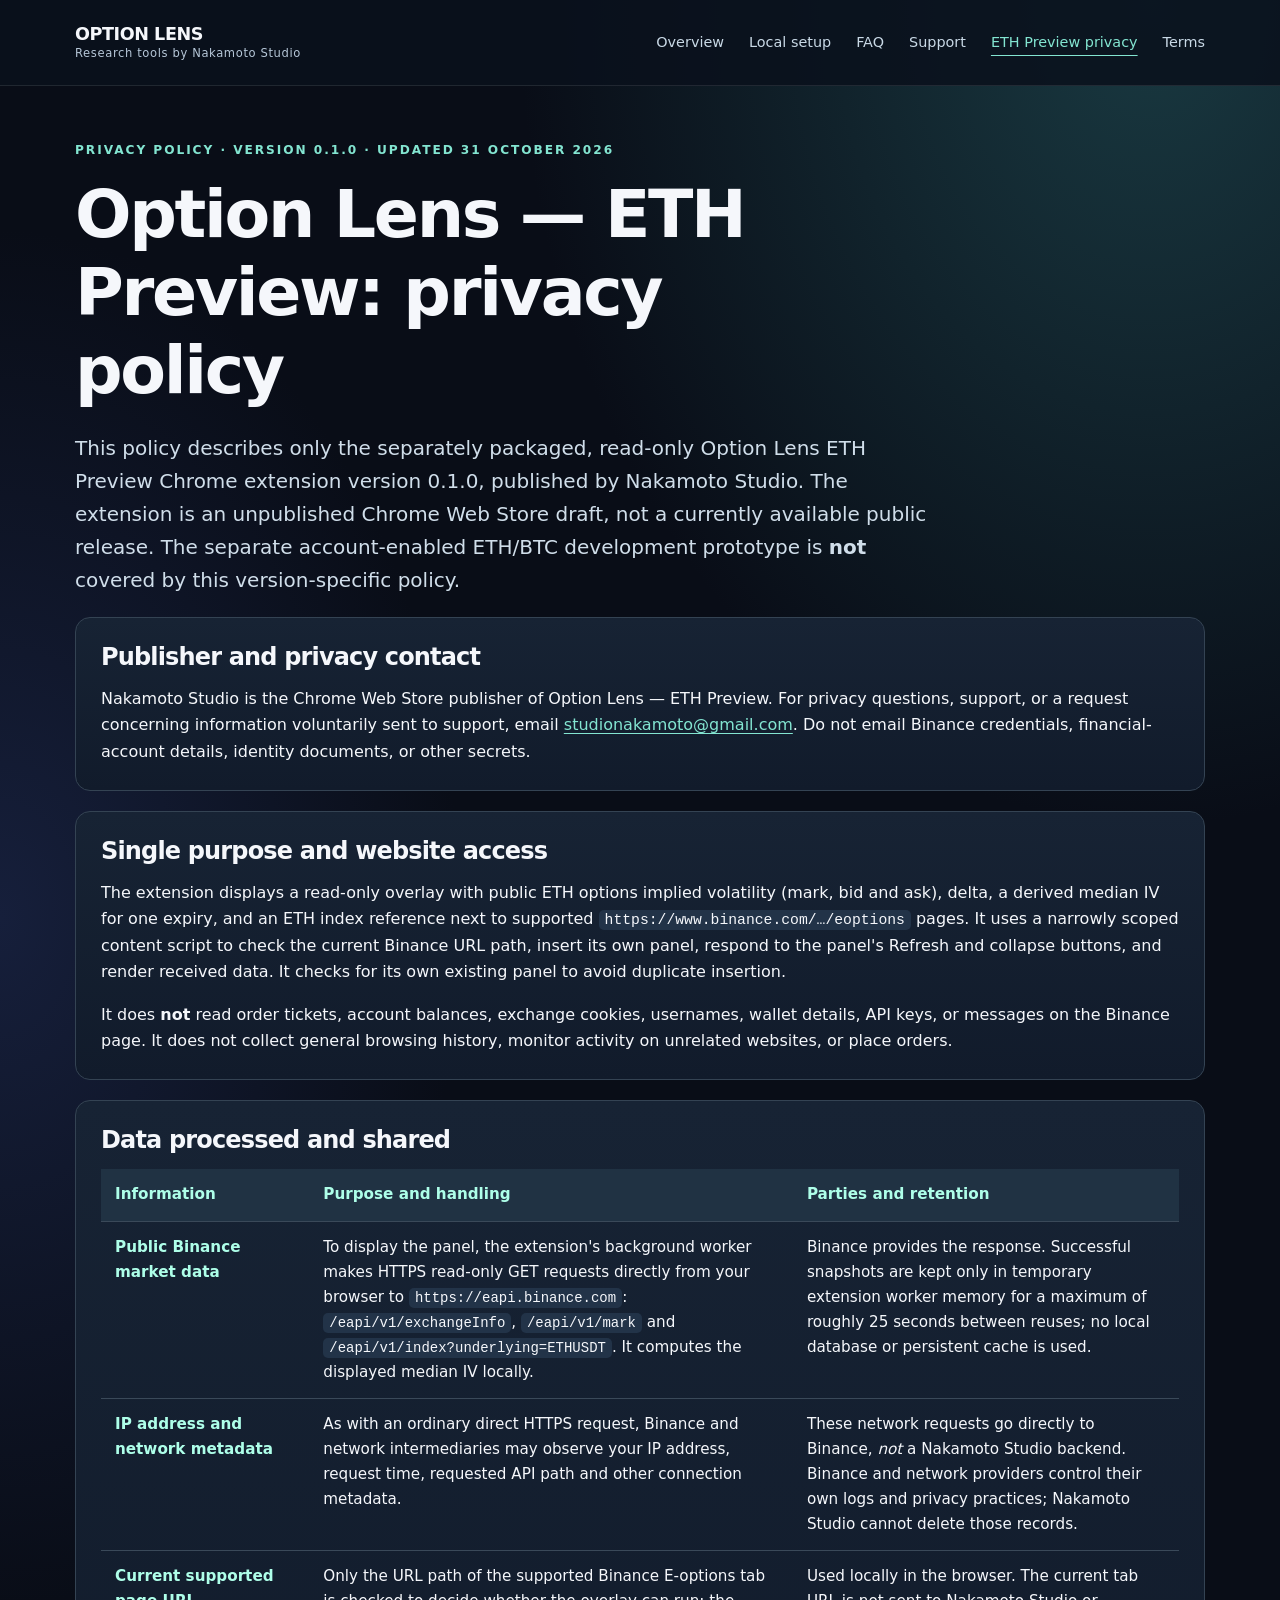
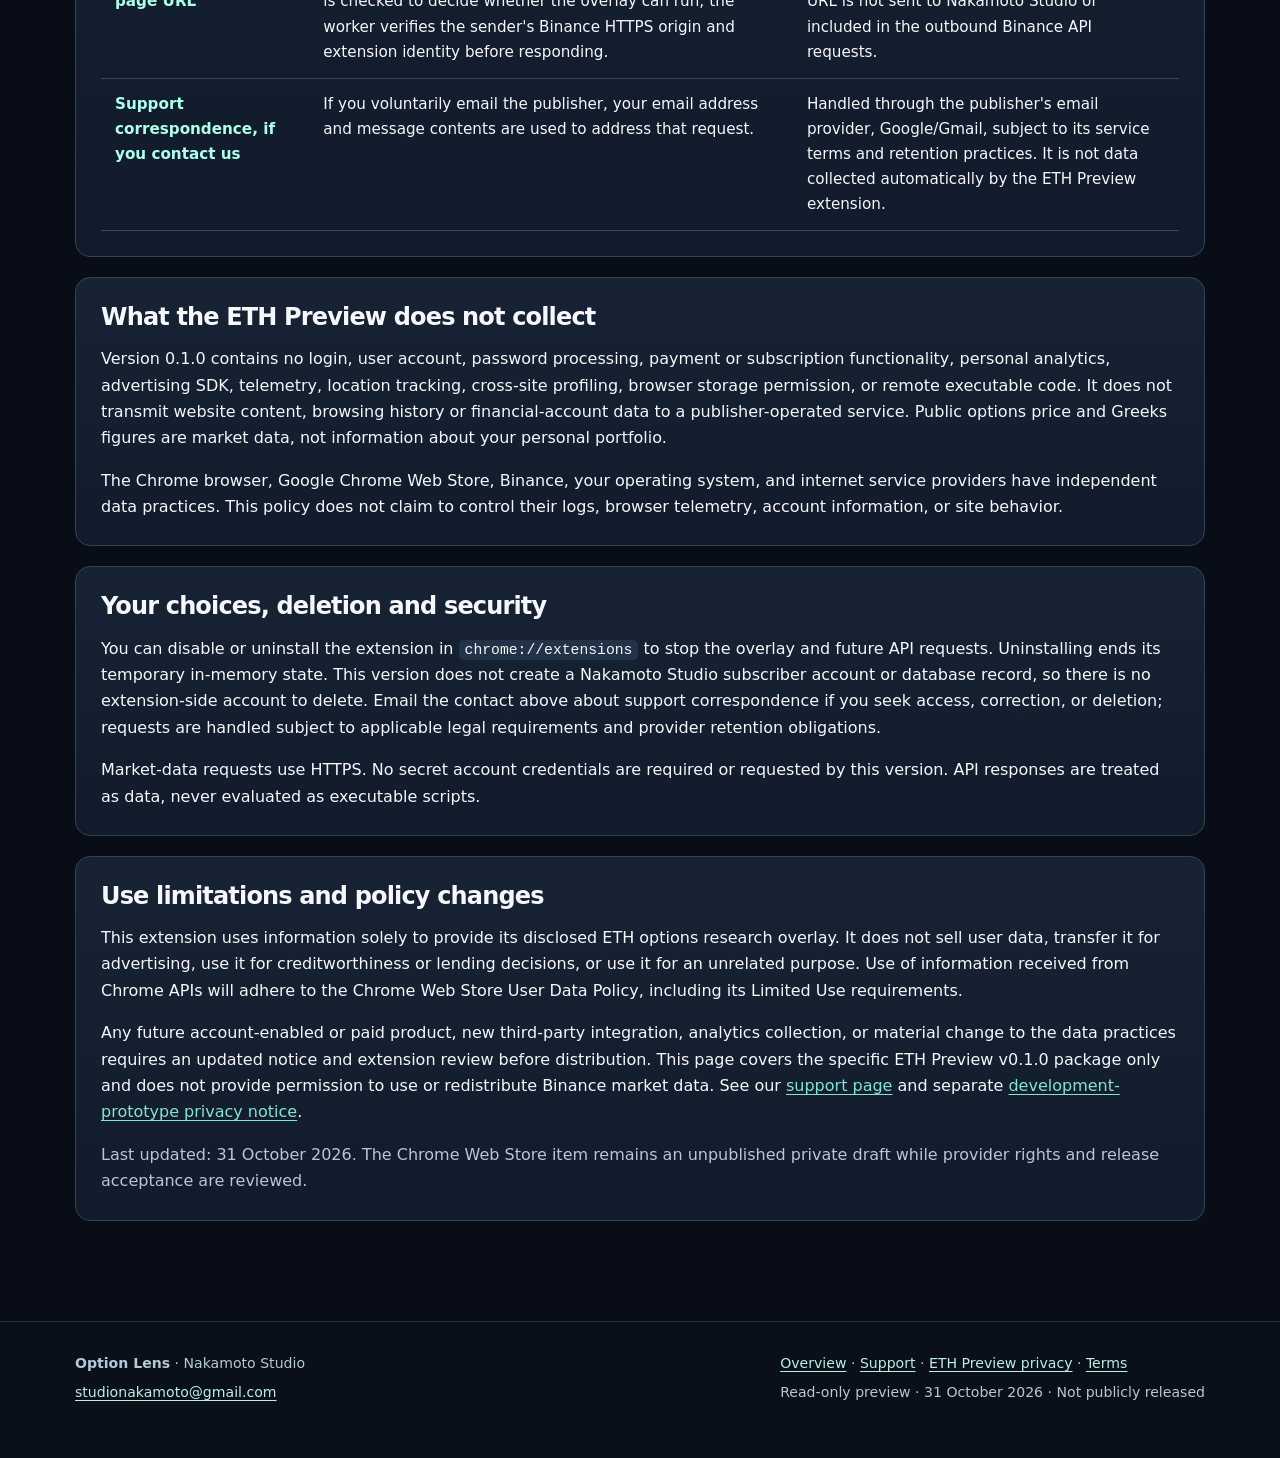
==== eth-preview-privacy.html @ 38f61ce4 "site: add exact ETH Preview privacy policy and links" ====
<!doctype html>
<html lang="en">
<head>
  <meta charset="utf-8">
  <meta name="viewport" content="width=device-width, initial-scale=1">
  <meta name="robots" content="noindex,nofollow">
  <meta name="description" content="Version-specific privacy policy for Option Lens ETH Preview 0.1.0.">
  <meta name="theme-color" content="#090d17">
  <title>ETH Preview privacy policy | Option Lens — Nakamoto Studio</title>
  <link rel="stylesheet" href="./styles.css">
</head>
<body>
  <a class="skip" href="#content">Skip to content</a>
  <header class="top"><div class="wrap">
    <a class="brand" href="./index.html">OPTION LENS <small>Research tools by Nakamoto Studio</small></a>
    <nav aria-label="Main navigation">
      <a href="./index.html">Overview</a>
      <a href="./index.html#setup">Local setup</a>
      <a href="./index.html#faq">FAQ</a>
      <a href="./support.html">Support</a>
      <a href="./eth-preview-privacy.html" aria-current="page">ETH Preview privacy</a>
      <a href="./terms.html">Terms</a>
    </nav>
  </div></header>
  <main id="content" class="wrap">
    <p class="kicker">Privacy policy · version 0.1.0 · updated 31 October 2026</p>
    <h1>Option Lens — ETH Preview: privacy policy</h1>
    <p class="lead">This policy describes only the separately packaged, read-only Option Lens ETH Preview Chrome extension version 0.1.0, published by Nakamoto Studio. The extension is an unpublished Chrome Web Store draft, not a currently available public release. The separate account-enabled ETH/BTC development prototype is <strong>not</strong> covered by this version-specific policy.</p>

    <section class="block" id="publisher"><h2>Publisher and privacy contact</h2>
      <p>Nakamoto Studio is the Chrome Web Store publisher of Option Lens — ETH Preview. For privacy questions, support, or a request concerning information voluntarily sent to support, email <a href="mailto:studionakamoto@gmail.com?subject=Option%20Lens%20ETH%20Preview%20privacy">studionakamoto@gmail.com</a>. Do not email Binance credentials, financial-account details, identity documents, or other secrets.</p>
    </section>

    <section class="block" id="purpose"><h2>Single purpose and website access</h2>
      <p>The extension displays a read-only overlay with public ETH options implied volatility (mark, bid and ask), delta, a derived median IV for one expiry, and an ETH index reference next to supported <code>https://www.binance.com/…/eoptions</code> pages. It uses a narrowly scoped content script to check the current Binance URL path, insert its own panel, respond to the panel's Refresh and collapse buttons, and render received data. It checks for its own existing panel to avoid duplicate insertion.</p>
      <p>It does <strong>not</strong> read order tickets, account balances, exchange cookies, usernames, wallet details, API keys, or messages on the Binance page. It does not collect general browsing history, monitor activity on unrelated websites, or place orders.</p>
    </section>

    <section class="block" id="data"><h2>Data processed and shared</h2>
      <div class="table-scroll"><table>
        <thead><tr><th scope="col">Information</th><th scope="col">Purpose and handling</th><th scope="col">Parties and retention</th></tr></thead>
        <tbody>
          <tr><th scope="row">Public Binance market data</th><td>To display the panel, the extension's background worker makes HTTPS read-only GET requests directly from your browser to <code>https://eapi.binance.com</code>: <code>/eapi/v1/exchangeInfo</code>, <code>/eapi/v1/mark</code> and <code>/eapi/v1/index?underlying=ETHUSDT</code>. It computes the displayed median IV locally.</td><td>Binance provides the response. Successful snapshots are kept only in temporary extension worker memory for a maximum of roughly 25 seconds between reuses; no local database or persistent cache is used.</td></tr>
          <tr><th scope="row">IP address and network metadata</th><td>As with an ordinary direct HTTPS request, Binance and network intermediaries may observe your IP address, request time, requested API path and other connection metadata.</td><td>These network requests go directly to Binance, <em>not</em> a Nakamoto Studio backend. Binance and network providers control their own logs and privacy practices; Nakamoto Studio cannot delete those records.</td></tr>
          <tr><th scope="row">Current supported page URL</th><td>Only the URL path of the supported Binance E-options tab is checked to decide whether the overlay can run; the worker verifies the sender's Binance HTTPS origin and extension identity before responding.</td><td>Used locally in the browser. The current tab URL is not sent to Nakamoto Studio or included in the outbound Binance API requests.</td></tr>
          <tr><th scope="row">Support correspondence, if you contact us</th><td>If you voluntarily email the publisher, your email address and message contents are used to address that request.</td><td>Handled through the publisher's email provider, Google/Gmail, subject to its service terms and retention practices. It is not data collected automatically by the ETH Preview extension.</td></tr>
        </tbody>
      </table></div>
    </section>

    <section class="block" id="not-collected"><h2>What the ETH Preview does not collect</h2>
      <p>Version 0.1.0 contains no login, user account, password processing, payment or subscription functionality, personal analytics, advertising SDK, telemetry, location tracking, cross-site profiling, browser storage permission, or remote executable code. It does not transmit website content, browsing history or financial-account data to a publisher-operated service. Public options price and Greeks figures are market data, not information about your personal portfolio.</p>
      <p>The Chrome browser, Google Chrome Web Store, Binance, your operating system, and internet service providers have independent data practices. This policy does not claim to control their logs, browser telemetry, account information, or site behavior.</p>
    </section>

    <section class="block" id="controls"><h2>Your choices, deletion and security</h2>
      <p>You can disable or uninstall the extension in <code>chrome://extensions</code> to stop the overlay and future API requests. Uninstalling ends its temporary in-memory state. This version does not create a Nakamoto Studio subscriber account or database record, so there is no extension-side account to delete. Email the contact above about support correspondence if you seek access, correction, or deletion; requests are handled subject to applicable legal requirements and provider retention obligations.</p>
      <p>Market-data requests use HTTPS. No secret account credentials are required or requested by this version. API responses are treated as data, never evaluated as executable scripts.</p>
    </section>

    <section class="block" id="limited-use"><h2>Use limitations and policy changes</h2>
      <p>This extension uses information solely to provide its disclosed ETH options research overlay. It does not sell user data, transfer it for advertising, use it for creditworthiness or lending decisions, or use it for an unrelated purpose. Use of information received from Chrome APIs will adhere to the Chrome Web Store User Data Policy, including its Limited Use requirements.</p>
      <p>Any future account-enabled or paid product, new third-party integration, analytics collection, or material change to the data practices requires an updated notice and extension review before distribution. This page covers the specific ETH Preview v0.1.0 package only and does not provide permission to use or redistribute Binance market data. See our <a href="./support.html">support page</a> and separate <a href="./privacy.html">development-prototype privacy notice</a>.</p>
      <p class="muted">Last updated: 31 October 2026. The Chrome Web Store item remains an unpublished private draft while provider rights and release acceptance are reviewed.</p>
    </section>
  </main>
  <footer><div class="wrap">
    <div><p><strong>Option Lens</strong> · Nakamoto Studio</p><p><a href="mailto:studionakamoto@gmail.com">studionakamoto@gmail.com</a></p></div>
    <div><p><a href="./index.html">Overview</a> · <a href="./support.html">Support</a> · <a href="./eth-preview-privacy.html">ETH Preview privacy</a> · <a href="./terms.html">Terms</a></p><p>Read-only preview · 31 October 2026 · Not publicly released</p></div>
  </div></footer>
</body>
</html>
---- styles.css ----
:root{
  color-scheme:dark;
  --bg:#090d17;--surface:#111b2b;--surface-hi:#172537;--line:#344353;
  --text:#f5f7fb;--muted:#b6c7d8;--mint:#83e5d1;--mint-soft:#173a3b;
  --amber:#ffcf8a;--shadow:0 20px 64px #02071477;
}
*{box-sizing:border-box}
html{scroll-behavior:smooth}
body{margin:0;min-width:280px;background:radial-gradient(ellipse 55% 30% at 90% 0%,#193941 0%,transparent 90%),radial-gradient(ellipse 40% 25% at 0% 30%,#161f3b 0%,transparent 90%),var(--bg);color:var(--text);font:16px/1.65 system-ui,-apple-system,"Segoe UI",sans-serif}
a{color:var(--mint);text-underline-offset:3px}
a:hover{color:#c7fff0}
a:focus-visible,button:focus-visible,summary:focus-visible{outline:3px solid var(--amber);outline-offset:4px}
.skip{position:absolute;left:-9999px;top:12px;z-index:100;background:white;color:#061525;padding:9px 14px}
.skip:focus{left:12px}
.wrap{width:min(100% - 48px,1130px);margin-inline:auto}
.top{border-bottom:1px solid #ffffff18;background:#0a111cdd}
.top .wrap{display:flex;align-items:center;justify-content:space-between;gap:28px;min-height:85px;padding-block:14px}
.brand{text-decoration:none;color:var(--text);font-weight:800;line-height:1.25;font-size:1.1rem;letter-spacing:-.025em}
.brand small{display:block;color:var(--muted);font-weight:450;font-size:.72rem;letter-spacing:.055em}
nav{display:flex;flex-wrap:wrap;align-items:center;gap:12px 25px;font-size:.9rem}
nav a{color:#c9d9e6;text-decoration:none}
nav a[aria-current=page]{color:var(--mint);text-decoration:underline;text-underline-offset:8px}
main{padding:54px 0 80px}
.kicker{color:var(--mint);font-size:.76rem;font-weight:800;letter-spacing:.16em;text-transform:uppercase}
h1,h2,h3{line-height:1.17;letter-spacing:-.035em}
h1{font-size:clamp(2.25rem,5.2vw,4.3rem);margin:15px 0 22px;max-width:17ch}
h2{font-size:clamp(1.45rem,2.7vw,2.05rem);margin:0 0 15px}
h3{font-size:1.1rem;margin:17px 0 8px}
p{margin:0 0 16px}
li{max-width:85ch}
li+li{margin-top:10px}
ul,ol{padding-left:25px}
.lead{font-size:clamp(1.06rem,1.8vw,1.25rem);color:#d0deea;max-width:68ch;line-height:1.65}
.muted,small{color:var(--muted)}
.eyebrow{display:inline-flex;align-items:center;gap:10px;padding:6px 11px;background:var(--mint-soft);border:1px solid #4d817c;border-radius:99px;color:#b9fff0;font-size:.76rem;font-weight:750;letter-spacing:.05em;text-transform:uppercase}
.eyebrow::before{content:"";height:7px;width:7px;border-radius:50%;background:var(--mint)}
.hero{display:grid;grid-template-columns:minmax(0,1.09fr) minmax(0,.91fr);align-items:center;gap:50px;padding:10px 0 30px}
.hero h1{max-width:14ch}
.hero-copy .lead{max-width:53ch}
.hero-actions{display:flex;gap:14px;align-items:center;flex-wrap:wrap;margin:24px 0 18px}
.action{display:inline-block;background:var(--mint);color:#081b25;text-decoration:none;font-weight:800;border-radius:10px;padding:12px 20px;border:1px solid var(--mint)}
.action:hover,.action:focus-visible{color:#081b25;background:#b5fff0}
.action-secondary{background:transparent;color:#d4fcef;border-color:#517e7c}
.action-secondary:hover,.action-secondary:focus-visible{color:#0a1b25}
.fineprint{color:var(--muted);font-size:.82rem;max-width:65ch}
.preview{margin:0;background:linear-gradient(140deg,#233b4d,#122031 48%,#10182a);padding:21px;border:1px solid #456075;border-radius:19px;box-shadow:var(--shadow);transform:rotate(1deg)}
.preview-window{border-radius:12px;border:1px solid #527188;background:#101a2a;overflow:hidden}
.preview-bar{display:flex;justify-content:space-between;align-items:center;gap:12px;background:#1b2a3b;border-bottom:1px solid #334a5f;padding:12px 15px;font-size:.82rem;font-weight:800}
.preview-pill{background:#1f514d;color:#c8fff2;border-radius:30px;padding:1px 10px;font-size:.7rem}
.preview-inside{padding:16px}
.preview-row{display:flex;justify-content:space-between;gap:10px;color:#d7e7f4;font-size:.86rem;padding:8px 0}
.preview-row+.preview-row{border-top:1px solid #304253}
.preview-header{display:grid;grid-template-columns:1.8fr repeat(3,1fr);gap:8px;font-size:.65rem;color:#adc7d9;text-transform:uppercase;letter-spacing:.045em;border-bottom:1px solid #416171;padding:13px 0 8px}
.preview-grid{display:grid;grid-template-columns:1.8fr repeat(3,1fr);gap:8px;font-size:.8rem;padding:11px 0;border-bottom:1px solid #304253}
.preview-grid span:not(:first-child){color:#86a7b9}
.preview figcaption{margin-top:15px;color:#b3c8d5;font-size:.75rem;line-height:1.5}
.notice{border:1px solid #806748;background:#30271e;border-left:4px solid var(--amber);color:#fbe6c9;border-radius:10px;padding:17px 20px;margin:22px 0 33px}
.notice p:last-child{margin-bottom:0}
.notice strong{color:#ffe6ba}
.section-head{max-width:76ch;margin:38px 0 22px}
.section-head p:last-child{color:var(--muted)}
.grid{display:grid;grid-template-columns:repeat(3,minmax(0,1fr));gap:16px;margin:22px 0 32px}
.grid.two{grid-template-columns:repeat(2,minmax(0,1fr))}
.panel,section.block,.step{background:linear-gradient(180deg,#172334,var(--surface));border:1px solid var(--line);border-radius:15px;padding:25px;min-width:0}
.panel h2{font-size:1.25rem}
.panel p:last-child,.step p:last-child,section.block p:last-child{margin-bottom:0}
.panel-mark{font-size:.72rem;letter-spacing:.08em;text-transform:uppercase;color:var(--mint);font-weight:800}
section.block{margin:20px 0}
section.block h2{font-size:1.5rem}
section.block h3{letter-spacing:-.01em}
table{width:100%;border-collapse:collapse;font-size:.95rem}
th,td{padding:13px 14px;text-align:left;border-bottom:1px solid #3a4959;vertical-align:top}
th{font-weight:750;color:#aeffe9}
thead{background:#203243}
.table-scroll{max-width:100%;overflow-x:auto}
.step-list{display:grid;grid-template-columns:repeat(3,minmax(0,1fr));gap:16px;counter-reset:steps;margin:22px 0 29px}
.step{counter-increment:steps}
.step:before{content:counter(steps,decimal-leading-zero);display:block;font-size:1.3rem;line-height:1;font-weight:800;color:var(--mint);margin-bottom:14px}
.step h3{margin:0 0 12px}
.faq details{padding:17px 0;border-top:1px solid #3b4d5e}
.faq details:last-child{border-bottom:1px solid #3b4d5e}
.faq summary{cursor:pointer;font-weight:750;line-height:1.5;padding-right:12px}
.faq details p{color:#cbdbea;padding-top:11px;margin:0}
.info-strip{display:flex;justify-content:space-between;align-items:center;gap:20px;flex-wrap:wrap;background:#152b35;border:1px solid #345a62;border-radius:15px;padding:20px 25px;margin-top:30px}
.info-strip p{margin:0}
.tag{display:inline-block;padding:3px 11px;border:1px solid #9b845e;color:var(--amber);border-radius:99px;font-size:.74rem;letter-spacing:.06em;font-weight:750;text-transform:uppercase;margin-bottom:12px}
code{background:#223348;border-radius:5px;padding:2px 6px;overflow-wrap:anywhere;font-size:.92em}
footer{border-top:1px solid #ffffff21;background:#0a1019;color:var(--muted);padding:30px 0 48px;font-size:.88rem}
footer .wrap{display:flex;justify-content:space-between;gap:12px 40px;flex-wrap:wrap}
footer p{margin:0 0 6px}
footer a{color:#bdeee3}
:target{scroll-margin-top:20px}
@media(max-width:880px){
  .hero{grid-template-columns:1fr;gap:26px}
  .hero h1{max-width:18ch}
  .preview{max-width:650px;transform:none}
  .grid,.step-list{grid-template-columns:repeat(2,minmax(0,1fr))}
}
@media(max-width:620px){
  .wrap{width:min(100% - 32px,1130px)}
  main{padding:34px 0 58px}
  .top .wrap{align-items:flex-start;gap:15px}
  nav{width:100%;gap:10px 17px}
  .grid,.grid.two,.step-list{grid-template-columns:1fr}
  .panel,section.block,.step{padding:19px}
  .preview{padding:10px}
  .preview-inside{padding:11px}
  .preview-grid,.preview-header{font-size:.65rem}
  th,td{padding:10px}
}
@media(prefers-reduced-motion:reduce){html{scroll-behavior:auto}}
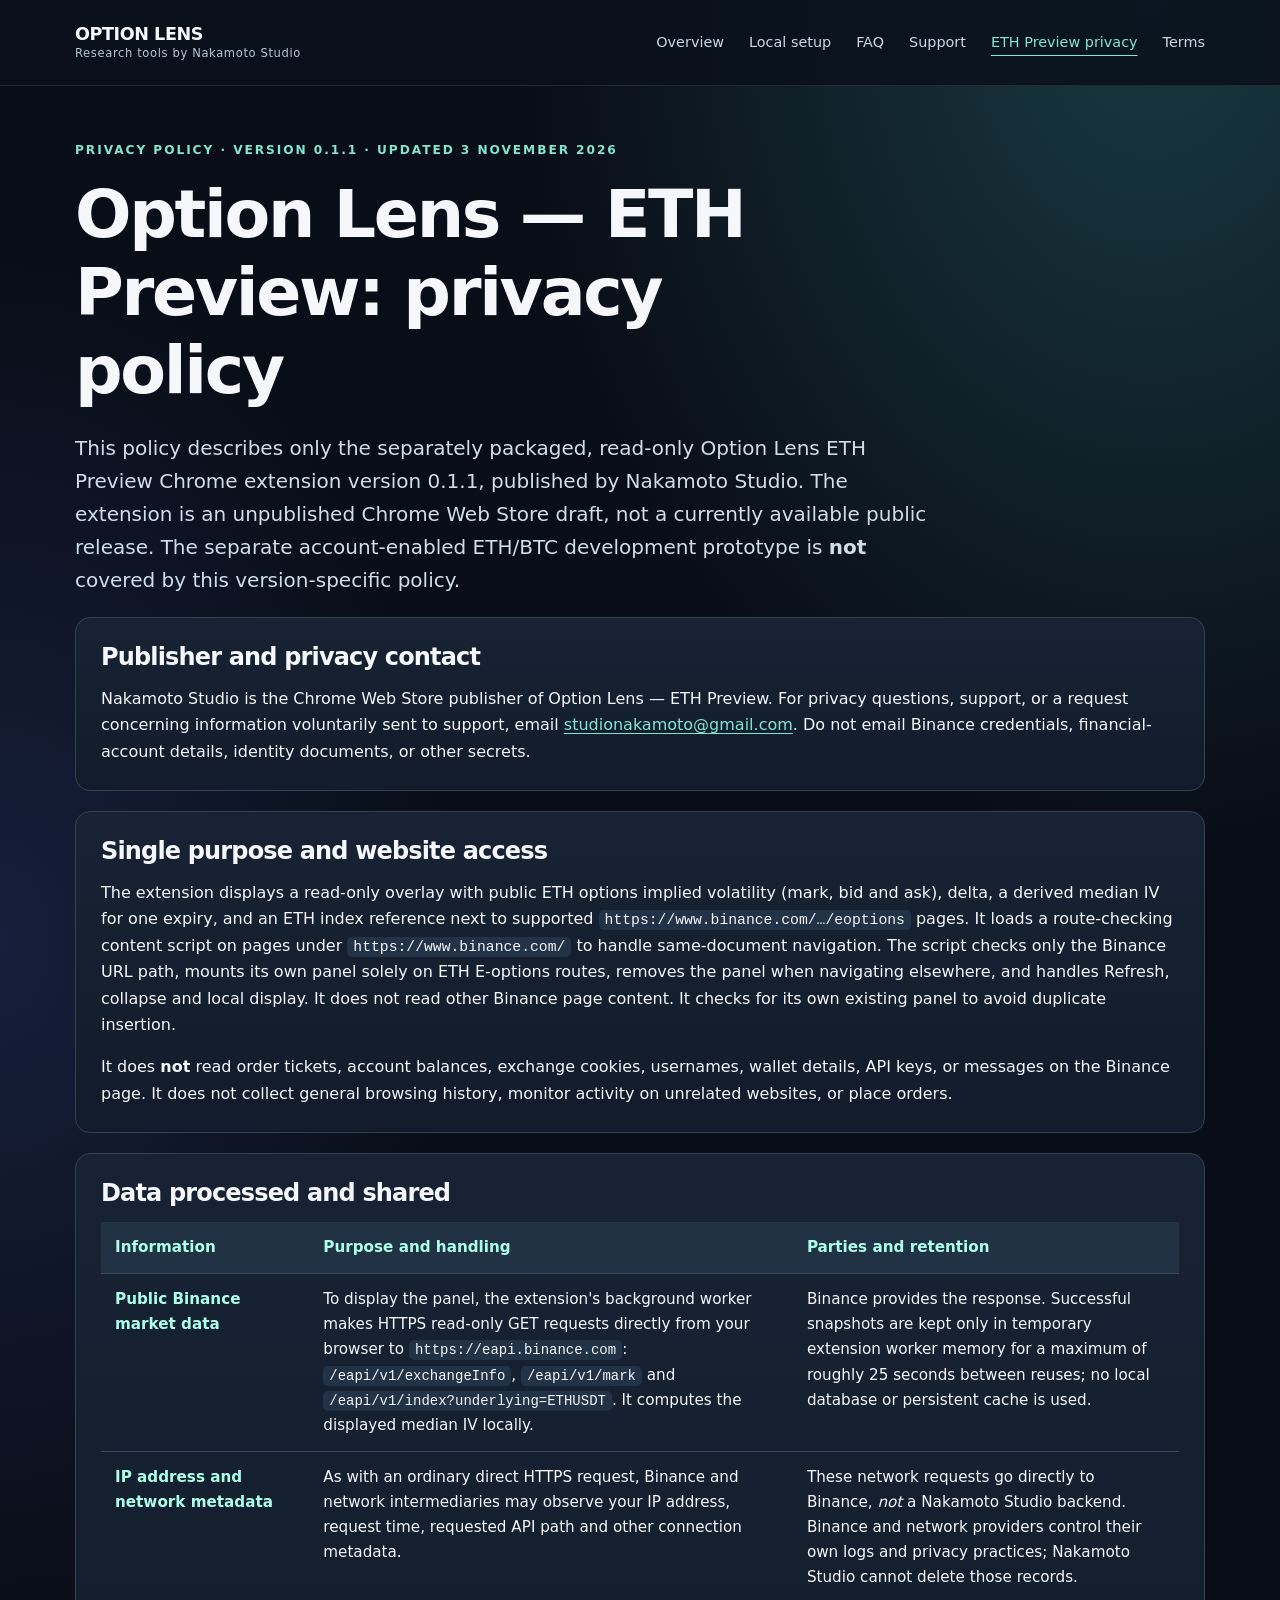
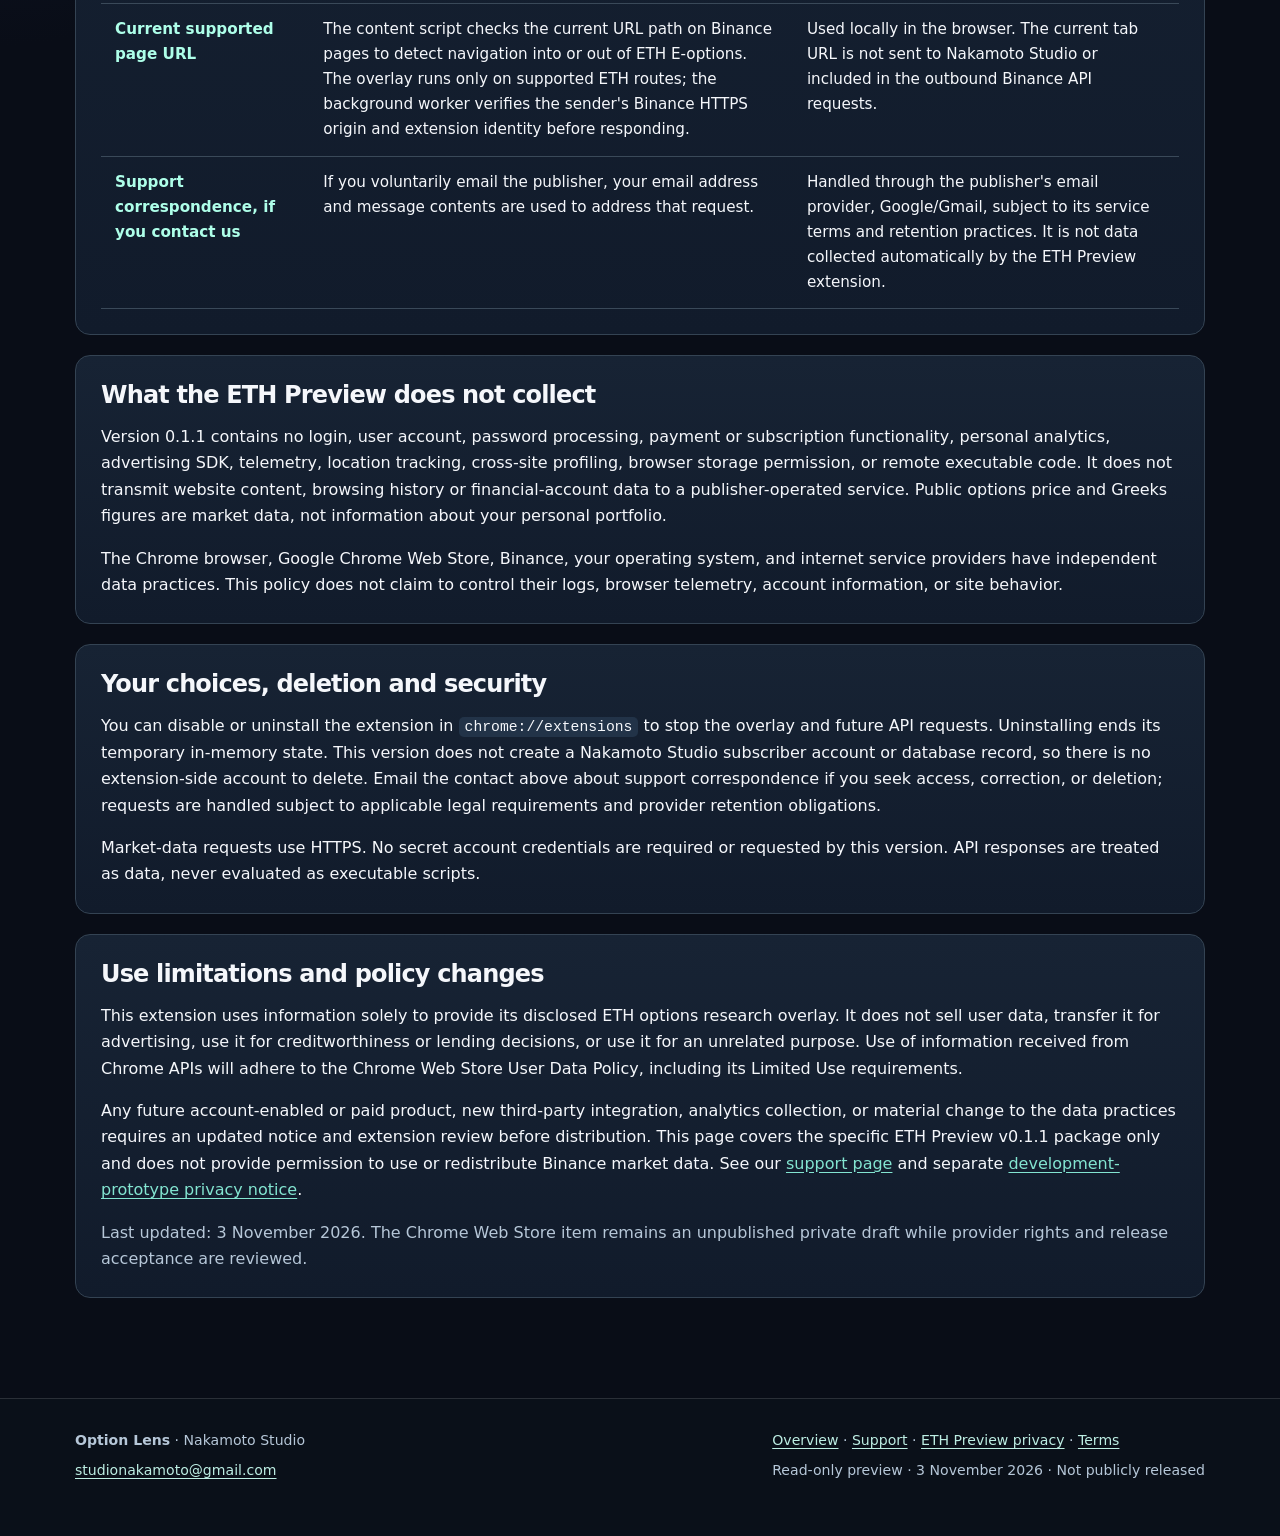
==== commit 4545597e: "site: synchronize ETH Preview 0.1.1 privacy disclosures" ====
--- a/eth-preview-privacy.html
+++ b/eth-preview-privacy.html
@@ -4,7 +4,7 @@
   <meta charset="utf-8">
   <meta name="viewport" content="width=device-width, initial-scale=1">
   <meta name="robots" content="noindex,nofollow">
-  <meta name="description" content="Version-specific privacy policy for Option Lens ETH Preview 0.1.0.">
+  <meta name="description" content="Version-specific privacy policy for Option Lens ETH Preview 0.1.1.">
   <meta name="theme-color" content="#090d17">
   <title>ETH Preview privacy policy | Option Lens — Nakamoto Studio</title>
   <link rel="stylesheet" href="./styles.css">
@@ -23,16 +23,16 @@
     </nav>
   </div></header>
   <main id="content" class="wrap">
-    <p class="kicker">Privacy policy · version 0.1.0 · updated 31 October 2026</p>
+    <p class="kicker">Privacy policy · version 0.1.1 · updated 3 November 2026</p>
     <h1>Option Lens — ETH Preview: privacy policy</h1>
-    <p class="lead">This policy describes only the separately packaged, read-only Option Lens ETH Preview Chrome extension version 0.1.0, published by Nakamoto Studio. The extension is an unpublished Chrome Web Store draft, not a currently available public release. The separate account-enabled ETH/BTC development prototype is <strong>not</strong> covered by this version-specific policy.</p>
+    <p class="lead">This policy describes only the separately packaged, read-only Option Lens ETH Preview Chrome extension version 0.1.1, published by Nakamoto Studio. The extension is an unpublished Chrome Web Store draft, not a currently available public release. The separate account-enabled ETH/BTC development prototype is <strong>not</strong> covered by this version-specific policy.</p>
 
     <section class="block" id="publisher"><h2>Publisher and privacy contact</h2>
       <p>Nakamoto Studio is the Chrome Web Store publisher of Option Lens — ETH Preview. For privacy questions, support, or a request concerning information voluntarily sent to support, email <a href="mailto:studionakamoto@gmail.com?subject=Option%20Lens%20ETH%20Preview%20privacy">studionakamoto@gmail.com</a>. Do not email Binance credentials, financial-account details, identity documents, or other secrets.</p>
     </section>
 
     <section class="block" id="purpose"><h2>Single purpose and website access</h2>
-      <p>The extension displays a read-only overlay with public ETH options implied volatility (mark, bid and ask), delta, a derived median IV for one expiry, and an ETH index reference next to supported <code>https://www.binance.com/…/eoptions</code> pages. It uses a narrowly scoped content script to check the current Binance URL path, insert its own panel, respond to the panel's Refresh and collapse buttons, and render received data. It checks for its own existing panel to avoid duplicate insertion.</p>
+      <p>The extension displays a read-only overlay with public ETH options implied volatility (mark, bid and ask), delta, a derived median IV for one expiry, and an ETH index reference next to supported <code>https://www.binance.com/…/eoptions</code> pages. It loads a route-checking content script on pages under <code>https://www.binance.com/</code> to handle same-document navigation. The script checks only the Binance URL path, mounts its own panel solely on ETH E-options routes, removes the panel when navigating elsewhere, and handles Refresh, collapse and local display. It does not read other Binance page content. It checks for its own existing panel to avoid duplicate insertion.</p>
       <p>It does <strong>not</strong> read order tickets, account balances, exchange cookies, usernames, wallet details, API keys, or messages on the Binance page. It does not collect general browsing history, monitor activity on unrelated websites, or place orders.</p>
     </section>
 
@@ -42,14 +42,14 @@
         <tbody>
           <tr><th scope="row">Public Binance market data</th><td>To display the panel, the extension's background worker makes HTTPS read-only GET requests directly from your browser to <code>https://eapi.binance.com</code>: <code>/eapi/v1/exchangeInfo</code>, <code>/eapi/v1/mark</code> and <code>/eapi/v1/index?underlying=ETHUSDT</code>. It computes the displayed median IV locally.</td><td>Binance provides the response. Successful snapshots are kept only in temporary extension worker memory for a maximum of roughly 25 seconds between reuses; no local database or persistent cache is used.</td></tr>
           <tr><th scope="row">IP address and network metadata</th><td>As with an ordinary direct HTTPS request, Binance and network intermediaries may observe your IP address, request time, requested API path and other connection metadata.</td><td>These network requests go directly to Binance, <em>not</em> a Nakamoto Studio backend. Binance and network providers control their own logs and privacy practices; Nakamoto Studio cannot delete those records.</td></tr>
-          <tr><th scope="row">Current supported page URL</th><td>Only the URL path of the supported Binance E-options tab is checked to decide whether the overlay can run; the worker verifies the sender's Binance HTTPS origin and extension identity before responding.</td><td>Used locally in the browser. The current tab URL is not sent to Nakamoto Studio or included in the outbound Binance API requests.</td></tr>
+          <tr><th scope="row">Current supported page URL</th><td>The content script checks the current URL path on Binance pages to detect navigation into or out of ETH E-options. The overlay runs only on supported ETH routes; the background worker verifies the sender's Binance HTTPS origin and extension identity before responding.</td><td>Used locally in the browser. The current tab URL is not sent to Nakamoto Studio or included in the outbound Binance API requests.</td></tr>
           <tr><th scope="row">Support correspondence, if you contact us</th><td>If you voluntarily email the publisher, your email address and message contents are used to address that request.</td><td>Handled through the publisher's email provider, Google/Gmail, subject to its service terms and retention practices. It is not data collected automatically by the ETH Preview extension.</td></tr>
         </tbody>
       </table></div>
     </section>
 
     <section class="block" id="not-collected"><h2>What the ETH Preview does not collect</h2>
-      <p>Version 0.1.0 contains no login, user account, password processing, payment or subscription functionality, personal analytics, advertising SDK, telemetry, location tracking, cross-site profiling, browser storage permission, or remote executable code. It does not transmit website content, browsing history or financial-account data to a publisher-operated service. Public options price and Greeks figures are market data, not information about your personal portfolio.</p>
+      <p>Version 0.1.1 contains no login, user account, password processing, payment or subscription functionality, personal analytics, advertising SDK, telemetry, location tracking, cross-site profiling, browser storage permission, or remote executable code. It does not transmit website content, browsing history or financial-account data to a publisher-operated service. Public options price and Greeks figures are market data, not information about your personal portfolio.</p>
       <p>The Chrome browser, Google Chrome Web Store, Binance, your operating system, and internet service providers have independent data practices. This policy does not claim to control their logs, browser telemetry, account information, or site behavior.</p>
     </section>
 
@@ -60,13 +60,13 @@
 
     <section class="block" id="limited-use"><h2>Use limitations and policy changes</h2>
       <p>This extension uses information solely to provide its disclosed ETH options research overlay. It does not sell user data, transfer it for advertising, use it for creditworthiness or lending decisions, or use it for an unrelated purpose. Use of information received from Chrome APIs will adhere to the Chrome Web Store User Data Policy, including its Limited Use requirements.</p>
-      <p>Any future account-enabled or paid product, new third-party integration, analytics collection, or material change to the data practices requires an updated notice and extension review before distribution. This page covers the specific ETH Preview v0.1.0 package only and does not provide permission to use or redistribute Binance market data. See our <a href="./support.html">support page</a> and separate <a href="./privacy.html">development-prototype privacy notice</a>.</p>
-      <p class="muted">Last updated: 31 October 2026. The Chrome Web Store item remains an unpublished private draft while provider rights and release acceptance are reviewed.</p>
+      <p>Any future account-enabled or paid product, new third-party integration, analytics collection, or material change to the data practices requires an updated notice and extension review before distribution. This page covers the specific ETH Preview v0.1.1 package only and does not provide permission to use or redistribute Binance market data. See our <a href="./support.html">support page</a> and separate <a href="./privacy.html">development-prototype privacy notice</a>.</p>
+      <p class="muted">Last updated: 3 November 2026. The Chrome Web Store item remains an unpublished private draft while provider rights and release acceptance are reviewed.</p>
     </section>
   </main>
   <footer><div class="wrap">
     <div><p><strong>Option Lens</strong> · Nakamoto Studio</p><p><a href="mailto:studionakamoto@gmail.com">studionakamoto@gmail.com</a></p></div>
-    <div><p><a href="./index.html">Overview</a> · <a href="./support.html">Support</a> · <a href="./eth-preview-privacy.html">ETH Preview privacy</a> · <a href="./terms.html">Terms</a></p><p>Read-only preview · 31 October 2026 · Not publicly released</p></div>
+    <div><p><a href="./index.html">Overview</a> · <a href="./support.html">Support</a> · <a href="./eth-preview-privacy.html">ETH Preview privacy</a> · <a href="./terms.html">Terms</a></p><p>Read-only preview · 3 November 2026 · Not publicly released</p></div>
   </div></footer>
 </body>
 </html>
